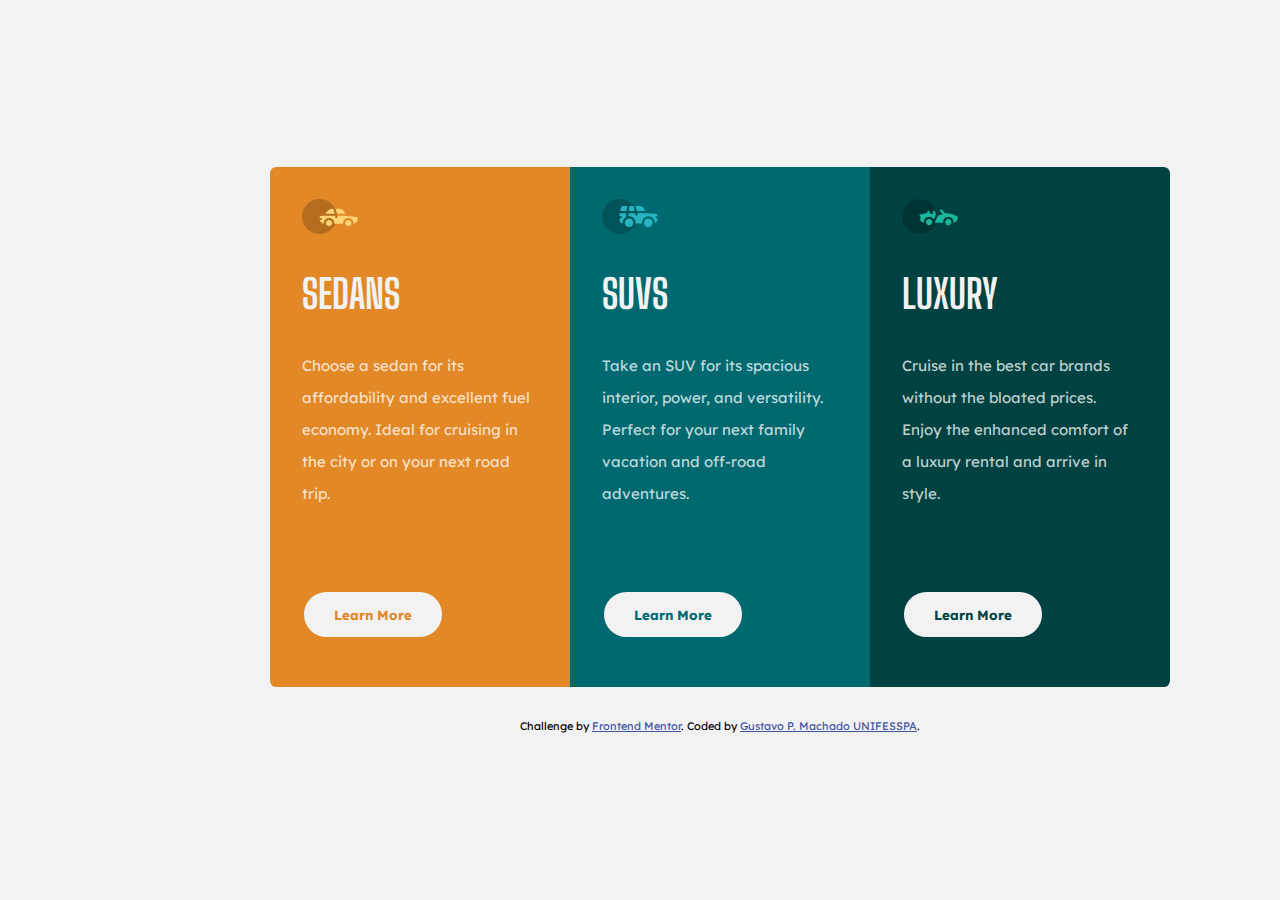
==== 3ColumnPreviewCardComponent/3-column-preview-card-component-main/index.html @ 57804dcb "3ColumnPreviewCard Frontend Mentor Challenge + Index add" ====
<!DOCTYPE html>
<html lang="en">
<head>
  <meta charset="UTF-8">
  <meta name="viewport" content="width=device-width, initial-scale=1.0"> <!-- displays site properly based on user's device -->

  <link rel="icon" type="image/png" sizes="32x32" href="./images/favicon-32x32.png">
  <link rel="stylesheet" href="style.css">
  
  <title>Frontend Mentor | 3-column preview card component</title>
</head>
<body>
  
  <main>

    <section class="sedans-section">
      <div class="icon Sedans-head">
        <img src="./images/icon-sedans.svg" alt="Sedans">
      </div>

      <h1>Sedans</h1>

      <p class="details">Choose a sedan for its affordability and excellent fuel economy. Ideal for cruising in the city 
        or on your next road trip.</p>

      <button type="button" id="sedans-btn">Learn More</button>
    </section>

    <section class="suvs-section">
      <div class="icon Suvs-head">
        <img src="./images/icon-suvs.svg" alt="Suvs">
      </div>

      <h1>SUVs</h1>

      <p class="details">Take an SUV for its spacious interior, power, and versatility. Perfect for your next family vacation 
        and off-road adventures.</p>

      <button type="button" id="suvs-btn">Learn More</button>
    </section>

    <section class="luxury-section">
      <div class="icon Luxury-head">
        <img src="./images/icon-luxury.svg" alt="Luxury">
      </div>

      <h1>Luxury</h1>

      <p class="details">Cruise in the best car brands without the bloated prices. Enjoy the enhanced comfort of a luxury 
        rental and arrive in style.</p>

      <button type="button" id="luxury-btn">Learn More</button>
    </section>


  </main>

  
  <footer class="attribution">
    Challenge by
    <a href="https://www.frontendmentor.io?ref=challenge" target="_blank"
      >Frontend Mentor</a
    >. Coded by
    <a href="https://github.com/machadogustavo"
      >Gustavo P. Machado UNIFESSPA</a
    >.
  </footer>
</body>
</html>
---- 3ColumnPreviewCardComponent/3-column-preview-card-component-main/style.css ----
@import url('https://fonts.googleapis.com/css2?family=Lexend+Deca&display=swap');

@import url('https://fonts.googleapis.com/css2?family=Big+Shoulders+Display:wght@700&display=swap');

* {
  margin: 0;
  padding: 0;
  box-sizing: border-box;
}

:root {
    /* Cor Primária */
  
    --Bright-orange: hsl(31, 77%, 52%);
    --Dark-cyan: hsl(184, 100%, 22%);
    --Very-dark-cyan: hsl(179, 100%, 13%);
  
    /* Neutral Colors*/
  
    /* Paragraphs */
    --Transparent-white: hsla(0, 0%, 100%, 0.75);

    /* Background, Headings and Buttons */
    --Very-light-gray: hsl(0, 0%, 95%);

    /* Fonte Paragrafo */

    --Font-Size-P: 50px

    /* Widths */

    --Mobile: 375px

    --Desktop: 1440px

    --Desktop2: 14px
  }

  .attribution { font-size: 11px; text-align: center; }
  .attribution a { color: hsl(228, 45%, 44%); }

  body {
    width: 1440px;
    min-height: 100vh;
    display: flex;
    align-items: center;
    justify-content: center;
    flex-direction: column;
    background-color: var(--Very-light-gray);
  }

  main {
    display: flex;
    width: 900px;
    min-height: 250px;
  }

  main section{
    display: flex;
    flex-direction: column;
    align-items: flex-start;
    width: 100%;
    height: 100%;
    padding: 2rem;
  }

  main h1 {
    font-family: 'Big Shoulders Display', cursive;
    font-size: 2.5rem;
    font-weight: 700;
    text-transform: uppercase;
    color: var(--Very-light-gray);
    margin-bottom: 2rem;
  }

  main p {
    font-size: 15px;
    font-family: 'Lexend Deca', sans-serif; 
    font-weight: 400;
    color: var(--Transparent-white);
    margin-bottom: 5rem;
    text-align: left;
    line-height: 2rem;

  }

  .sedans-section {
    background-color: var(--Bright-orange);
    border-radius: 0.4rem 0 0 0.4rem;
  }

  .suvs-section {
    background-color: var(--Dark-cyan);
  }

  .luxury-section {
    background-color: var(--Very-dark-cyan);
    border-radius: 0 0.4rem 0.4rem 0;
  }

  .icon img{
    margin-bottom: 2rem;
    width: 56px;
  }

  main section button {
    font-family: 'Lexend Deca', sans-serif; 
    font-weight: bold;
    background-color: var(--Very-light-gray);
    border: none;
    padding: 0.9rem;
    border-radius: 5rem;
    width: 60%;
    margin-bottom: 1rem;
    cursor: pointer;
  }

  #sedans-btn{
    color: var(--Bright-orange);
    transition: all 0.3s;
    border: 2px var(--Bright-orange) solid;
  }

  #suvs-btn{
    color: var(--Dark-cyan);
    transition: all 0.3s;
    border: 2px var(--Dark-cyan) solid;
  }

  #luxury-btn{
    color: var(--Very-dark-cyan);
    transition: all 0.3s;
    border: 2px var(--Very-dark-cyan) solid;
  }

  
  #sedans-btn:hover,#suvs-btn:hover,#luxury-btn:hover {
    background-color: transparent;
    color: var(--Transparent-white);
    border: 2px var(--Transparent-white) solid;
  }

  footer {
    font-family: 'Lexend Deca', sans-serif; 
    font-weight: 400;
    margin-top: 2rem;
  }

  
@media screen and (max-width: 800px) {
    body {
        width: 100%;
    }

    main {
        flex-direction: column;
        width: 375px;
        margin-top: 5rem;
    }

    main section {
        display: flex;
        flex-direction: column;
        align-items: flex-start;
        width: 100%;
        height: 100%;
        padding: 2rem;
    }

    main p {
        font-size: 18px;
        margin-bottom: 2rem;
        line-height: 2.5rem;
    
    }

    main section button {
        padding: 1.5rem;
      }

    .sedans-section {
        border-radius: 0.4rem 0.4rem 0 0;
      }
    
    .luxury-section {
        background-color: var(--Very-dark-cyan);
        border-radius: 0 0 0.4rem 0.4rem;
      }
    
    .icon img{
        margin-top: 1.5rem;
        margin-bottom: 3rem;
        width: 56px;
    }
    
    footer {
        margin-bottom: 2rem;
    }


  }
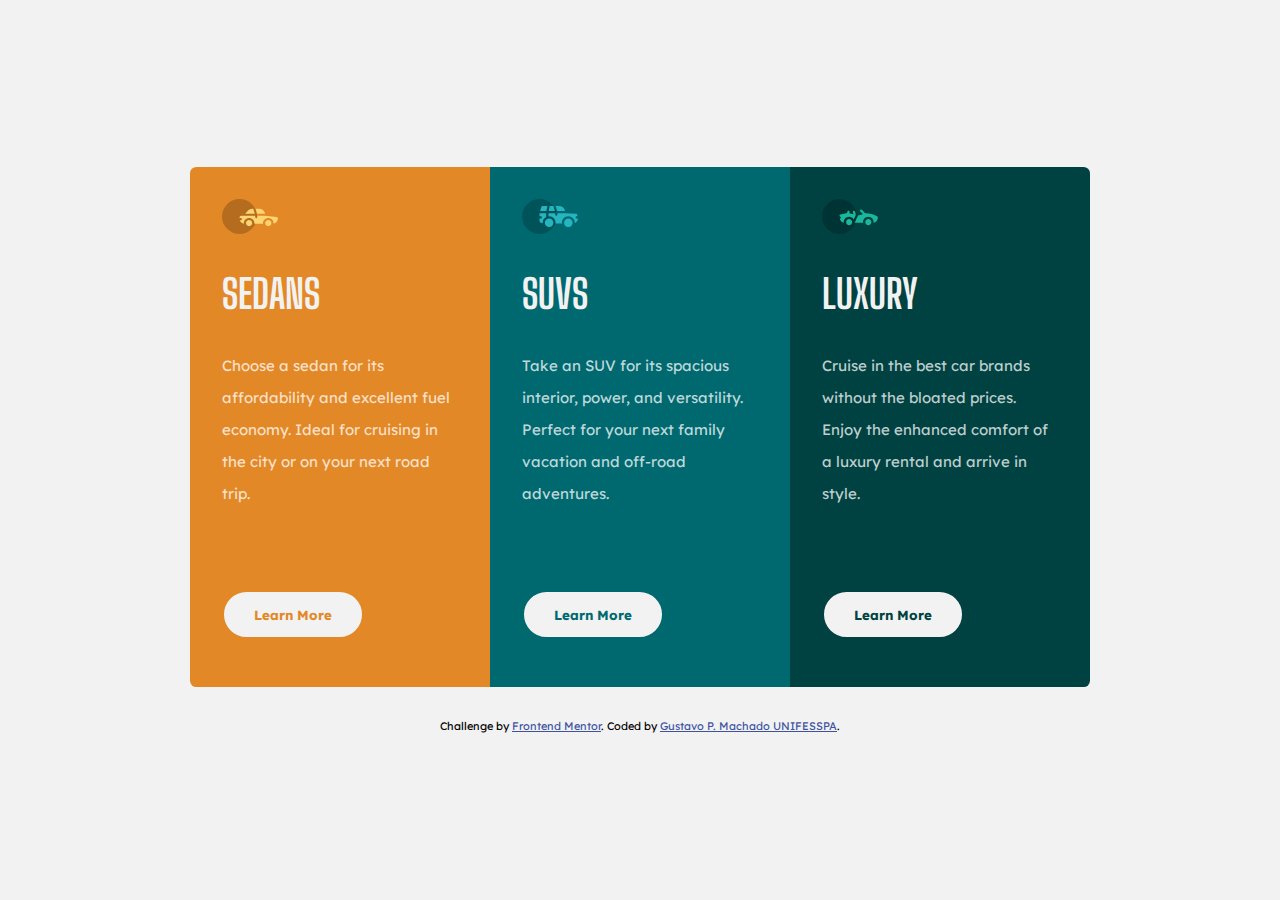
==== commit 6ab4e711: "Alt Update, Button and Img's" ====
--- a/3ColumnPreviewCardComponent/3-column-preview-card-component-main/index.html
+++ b/3ColumnPreviewCardComponent/3-column-preview-card-component-main/index.html
@@ -15,7 +15,7 @@
 
     <section class="sedans-section">
       <div class="icon Sedans-head">
-        <img src="./images/icon-sedans.svg" alt="Sedans">
+        <img src="./images/icon-sedans.svg" alt="Sedans Icon">
       </div>
 
       <h1>Sedans</h1>
@@ -23,12 +23,12 @@
       <p class="details">Choose a sedan for its affordability and excellent fuel economy. Ideal for cruising in the city 
         or on your next road trip.</p>
 
-      <button type="button" id="sedans-btn">Learn More</button>
+      <button type="button" id="sedans-btn" alt="Learn More Button">Learn More</button>
     </section>
 
     <section class="suvs-section">
       <div class="icon Suvs-head">
-        <img src="./images/icon-suvs.svg" alt="Suvs">
+        <img src="./images/icon-suvs.svg" alt="Suvs Icon">
       </div>
 
       <h1>SUVs</h1>
@@ -36,12 +36,12 @@
       <p class="details">Take an SUV for its spacious interior, power, and versatility. Perfect for your next family vacation 
         and off-road adventures.</p>
 
-      <button type="button" id="suvs-btn">Learn More</button>
+      <button type="button" id="suvs-btn" alt="Learn More Button">Learn More</button>
     </section>
 
     <section class="luxury-section">
       <div class="icon Luxury-head">
-        <img src="./images/icon-luxury.svg" alt="Luxury">
+        <img src="./images/icon-luxury.svg" alt="Luxury Icon">
       </div>
 
       <h1>Luxury</h1>
@@ -49,7 +49,7 @@
       <p class="details">Cruise in the best car brands without the bloated prices. Enjoy the enhanced comfort of a luxury 
         rental and arrive in style.</p>
 
-      <button type="button" id="luxury-btn">Learn More</button>
+      <button type="button" id="luxury-btn" alt="Learn More Button">Learn More</button>
     </section>
 
 
--- a/3ColumnPreviewCardComponent/3-column-preview-card-component-main/style.css
+++ b/3ColumnPreviewCardComponent/3-column-preview-card-component-main/style.css
@@ -27,20 +27,14 @@
 
     --Font-Size-P: 50px
 
-    /* Widths */
 
-    --Mobile: 375px
-
-    --Desktop: 1440px
-
-    --Desktop2: 14px
   }
 
   .attribution { font-size: 11px; text-align: center; }
   .attribution a { color: hsl(228, 45%, 44%); }
 
   body {
-    width: 1440px;
+    width: 100%;
     min-height: 100vh;
     display: flex;
     align-items: center;
@@ -198,4 +192,4 @@
     }
 
 
-  }+  }
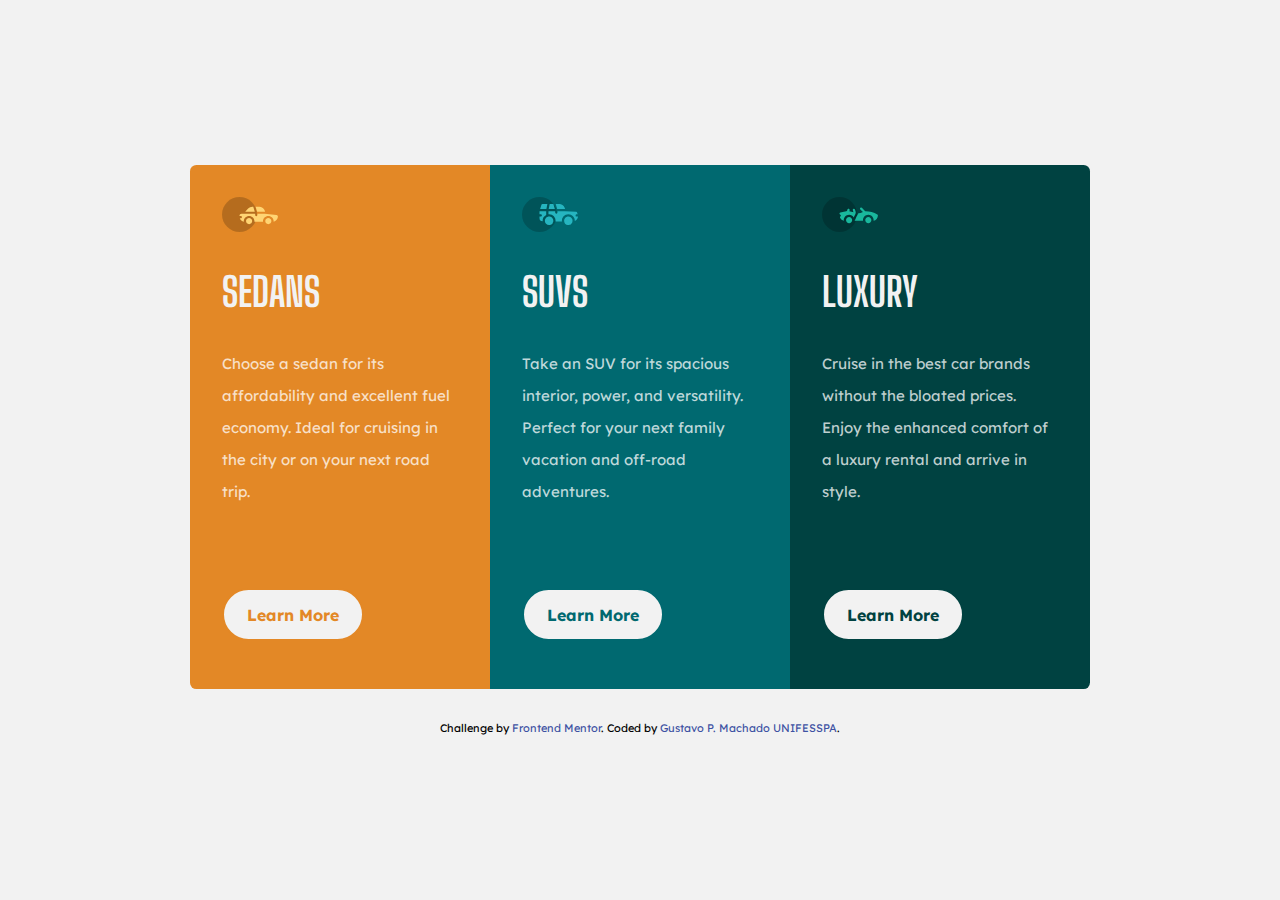
==== commit c199f6d5: "Update: Container, Icons Alt, h2, Anchor" ====
--- a/3ColumnPreviewCardComponent/3-column-preview-card-component-main/index.html
+++ b/3ColumnPreviewCardComponent/3-column-preview-card-component-main/index.html
@@ -13,44 +13,49 @@
   
   <main>
 
-    <section class="sedans-section">
-      <div class="icon Sedans-head">
-        <img src="./images/icon-sedans.svg" alt="Sedans Icon">
-      </div>
+    <div class="container">
 
-      <h1>Sedans</h1>
 
-      <p class="details">Choose a sedan for its affordability and excellent fuel economy. Ideal for cruising in the city 
-        or on your next road trip.</p>
+      <section class="sedans-section">
+        <div class="icon Sedans-head">
+          <img src="./images/icon-sedans.svg" aria-hidden="true">
+        </div>
+  
+        <h2>Sedans</h2>
+  
+        <p class="details">Choose a sedan for its affordability and excellent fuel economy. Ideal for cruising in the city 
+          or on your next road trip.</p>
+  
+        <a href="#" id="sedans-btn" alt="Sedans Learn More Button">Learn More</a>
+      </section>
+  
+      <section class="suvs-section">
+        <div class="icon Suvs-head">
+          <img src="./images/icon-suvs.svg" aria-hidden="true">
+        </div>
+  
+        <h2>SUVs</h2>
+  
+        <p class="details">Take an SUV for its spacious interior, power, and versatility. Perfect for your next family vacation 
+          and off-road adventures.</p>
+  
+        <a href="#" id="suvs-btn" alt="Suvs Learn More Button">Learn More</a>
+      </section>
+  
+      <section class="luxury-section">
+        <div class="icon Luxury-head">
+          <img src="./images/icon-luxury.svg" aria-hidden="true">
+        </div>
+  
+        <h2>Luxury</h2>
+  
+        <p class="details">Cruise in the best car brands without the bloated prices. Enjoy the enhanced comfort of a luxury 
+          rental and arrive in style.</p>
+  
+        <a href="#" id="luxury-btn" alt="Luxury Learn More Button">Learn More</a>
+      </section>
 
-      <button type="button" id="sedans-btn" alt="Learn More Button">Learn More</button>
-    </section>
-
-    <section class="suvs-section">
-      <div class="icon Suvs-head">
-        <img src="./images/icon-suvs.svg" alt="Suvs Icon">
-      </div>
-
-      <h1>SUVs</h1>
-
-      <p class="details">Take an SUV for its spacious interior, power, and versatility. Perfect for your next family vacation 
-        and off-road adventures.</p>
-
-      <button type="button" id="suvs-btn" alt="Learn More Button">Learn More</button>
-    </section>
-
-    <section class="luxury-section">
-      <div class="icon Luxury-head">
-        <img src="./images/icon-luxury.svg" alt="Luxury Icon">
-      </div>
-
-      <h1>Luxury</h1>
-
-      <p class="details">Cruise in the best car brands without the bloated prices. Enjoy the enhanced comfort of a luxury 
-        rental and arrive in style.</p>
-
-      <button type="button" id="luxury-btn" alt="Learn More Button">Learn More</button>
-    </section>
+    </div>
 
 
   </main>
--- a/3ColumnPreviewCardComponent/3-column-preview-card-component-main/style.css
+++ b/3ColumnPreviewCardComponent/3-column-preview-card-component-main/style.css
@@ -6,6 +6,7 @@
   margin: 0;
   padding: 0;
   box-sizing: border-box;
+  text-decoration: none;
 }
 
 :root {
@@ -44,9 +45,14 @@
   }
 
   main {
-    display: flex;
     width: 900px;
     min-height: 250px;
+    
+  }
+
+  .container{
+    display: flex;
+    flex-direction: row;
   }
 
   main section{
@@ -58,7 +64,7 @@
     padding: 2rem;
   }
 
-  main h1 {
+  main h2 {
     font-family: 'Big Shoulders Display', cursive;
     font-size: 2.5rem;
     font-weight: 700;
@@ -97,7 +103,7 @@
     width: 56px;
   }
 
-  main section button {
+  main section a {
     font-family: 'Lexend Deca', sans-serif; 
     font-weight: bold;
     background-color: var(--Very-light-gray);
@@ -107,6 +113,7 @@
     width: 60%;
     margin-bottom: 1rem;
     cursor: pointer;
+    text-align: center;
   }
 
   #sedans-btn{
@@ -141,15 +148,19 @@
   }
 
   
-@media screen and (max-width: 800px) {
+@media screen and (max-width: 850px) {
     body {
         width: 100%;
     }
 
     main {
-        flex-direction: column;
         width: 375px;
         margin-top: 5rem;
+    }
+
+    .container {
+      display: flex;
+      flex-direction: column;
     }
 
     main section {
@@ -168,7 +179,7 @@
     
     }
 
-    main section button {
+    main section a {
         padding: 1.5rem;
       }
 
